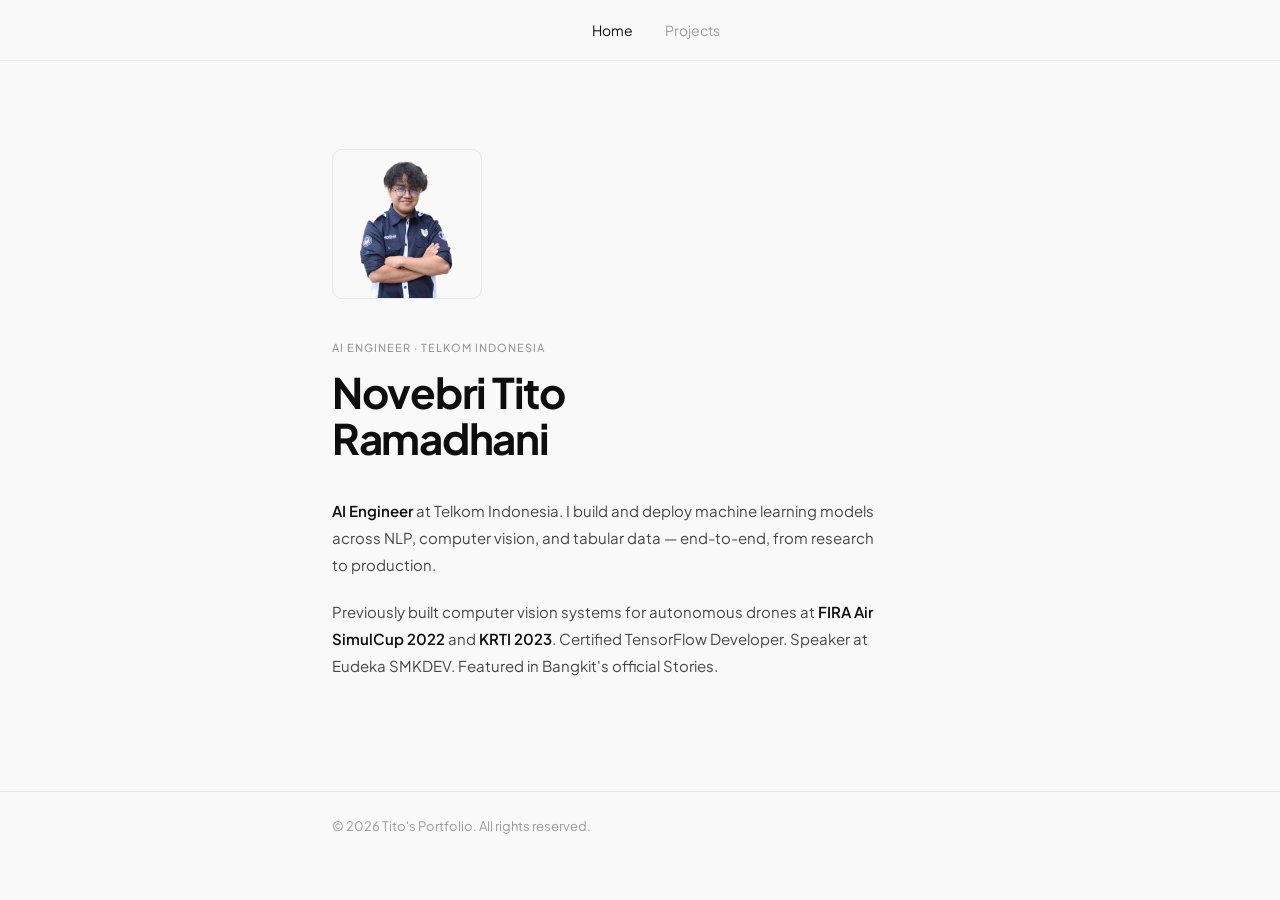
==== index.html @ 44e1da4a "first commit" ====
<!DOCTYPE html>
<html lang="en">
<head>
    <meta charset="UTF-8">
    <meta http-equiv="X-UA-Compatible" content="IE=edge">
    <meta name="viewport" content="width=device-width, initial-scale=1.0">
    <meta name="description" content="Novebri Tito Ramadhani — AI Engineer">
    <link rel="shortcut icon" href="/favicon.ico">
    <link rel="stylesheet" href="assets/css/style.css">
    <title>Tito's Portfolio</title>
</head>
<body>
    <header class="navbar">
        <div class="navbar-inner">
            <a href="index.html" class="nav-brand"></a>
            <nav>
                <ul class="nav-links">
                    <li><a href="index.html" class="nav-link active">Home</a></li>
                    <li><a href="projects.html" class="nav-link">Projects</a></li>
                </ul>
            </nav>
        </div>
    </header>

    <main class="hero">
        <div class="hero-avatar">
            <img src="assets/img/profile_picture.png" alt="Novebri Tito Ramadhani">
        </div>

        <p class="hero-role">AI Engineer &middot; Telkom Indonesia</p>
        <h1 class="hero-name">Novebri Tito<br>Ramadhani</h1>

        <p class="hero-bio">
            <strong>AI Engineer</strong> at Telkom Indonesia. I build and deploy machine learning models
            across NLP, computer vision, and tabular data — end-to-end, from research to production.
        </p>

        <p class="hero-bio">
            Previously built computer vision systems for autonomous drones at <strong>FIRA Air SimulCup 2022</strong>
            and <strong>KRTI 2023</strong>. Certified TensorFlow Developer. Speaker at Eudeka SMKDEV.
            Featured in Bangkit's official Stories.
        </p>
    </main>

    <footer class="footer">
        <div class="footer-inner">
            <p>&copy; 2026 Tito's Portfolio. All rights reserved.</p>
        </div>
    </footer>
</body>
</html>
---- assets/css/style.css ----
/* =========================================
   Plus Jakarta Sans — Minimalist Portfolio
   ========================================= */

@import url('https://fonts.googleapis.com/css2?family=Plus+Jakarta+Sans:wght@300;400;500;600;700&display=swap');

/* Reset */
*, *::before, *::after {
    box-sizing: border-box;
    margin: 0;
    padding: 0;
}

/* Design Tokens */
:root {
    --bg:              #F9F9F9;
    --surface:         #FFFFFF;
    --text-primary:    #0D0D0D;
    --text-secondary:  #474747;
    --text-muted:      #9B9B9B;
    --border:          #E8E8E8;
    --max-w:           680px;
    --nav-h:           60px;
}

/* Base */
html {
    scroll-behavior: smooth;
}

body {
    font-family: 'Plus Jakarta Sans', sans-serif;
    background: var(--bg);
    color: var(--text-primary);
    line-height: 1.6;
    min-height: 100vh;
    -webkit-font-smoothing: antialiased;
}

/* =========================================
   Navigation
   ========================================= */

.navbar {
    position: sticky;
    top: 0;
    background: rgba(249, 249, 249, 0.88);
    backdrop-filter: blur(12px);
    -webkit-backdrop-filter: blur(12px);
    border-bottom: 1px solid var(--border);
    z-index: 100;
}

.navbar-inner {
    max-width: var(--max-w);
    margin: 0 auto;
    padding: 0 2rem;
    height: var(--nav-h);
    display: flex;
    align-items: center;
    justify-content: center;
    gap: 2rem;
}

.nav-brand {
    font-size: 0.875rem;
    font-weight: 600;
    color: var(--text-primary);
    text-decoration: none;
    letter-spacing: -0.01em;
}

.nav-links {
    display: flex;
    gap: 2rem;
    list-style: none;
}

.nav-link {
    font-size: 0.875rem;
    font-weight: 400;
    color: var(--text-muted);
    text-decoration: none;
    transition: color 0.15s ease;
}

.nav-link:hover,
.nav-link.active {
    color: var(--text-primary);
}

/* =========================================
   Home — Hero
   ========================================= */

.hero {
    max-width: var(--max-w);
    margin: 0 auto;
    padding: 5.5rem 2rem 7rem;
}

.hero-avatar {
    width: 150px;
    height: 150px;
    border-radius: 10px;
    overflow: hidden;
    border: 1px solid var(--border);
    margin-bottom: 2.5rem;
}

.hero-avatar img {
    width: 100%;
    height: 100%;
    object-fit: cover;
}

.hero-role {
    font-size: 0.6875rem;
    font-weight: 500;
    letter-spacing: 0.09em;
    text-transform: uppercase;
    color: var(--text-muted);
    margin-bottom: 0.75rem;
}

.hero-name {
    font-size: 2.625rem;
    font-weight: 700;
    letter-spacing: -0.03em;
    line-height: 1.1;
    color: var(--text-primary);
    margin-bottom: 2.25rem;
}

.hero-bio {
    font-size: 0.9375rem;
    color: var(--text-secondary);
    line-height: 1.8;
    max-width: 560px;
}

.hero-bio + .hero-bio {
    margin-top: 1.25rem;
}

.hero-bio strong {
    color: var(--text-primary);
    font-weight: 600;
}

/* =========================================
   Projects Page
   ========================================= */

.projects {
    max-width: var(--max-w);
    margin: 0 auto;
    padding: 5.5rem 2rem 7rem;
}

.page-eyebrow {
    font-size: 0.6875rem;
    font-weight: 500;
    letter-spacing: 0.09em;
    text-transform: uppercase;
    color: var(--text-muted);
    margin-bottom: 0.75rem;
}

.page-title {
    font-size: 2.625rem;
    font-weight: 700;
    letter-spacing: -0.03em;
    line-height: 1.1;
    color: var(--text-primary);
    margin-bottom: 1.25rem;
}

.page-subtitle {
    font-size: 0.9375rem;
    color: var(--text-secondary);
    line-height: 1.7;
    max-width: 480px;
    margin-bottom: 4.5rem;
}

/* Project List */
.project-list {
    list-style: none;
}

.project-item {
    padding: 2.5rem 0;
    border-top: 1px solid var(--border);
}

.project-item:last-child {
    border-bottom: 1px solid var(--border);
}

.project-num {
    font-size: 0.6875rem;
    font-weight: 500;
    letter-spacing: 0.07em;
    color: var(--text-muted);
    margin-bottom: 0.5rem;
    font-variant-numeric: tabular-nums;
}

.project-title {
    font-size: 1.25rem;
    font-weight: 600;
    letter-spacing: -0.02em;
    color: var(--text-primary);
    line-height: 1.3;
    margin-bottom: 0.625rem;
}

.project-link {
    color: inherit;
    text-decoration: none;
    border-bottom: 1px solid var(--border);
    transition: border-color 0.15s ease;
}

.project-link:hover {
    border-bottom-color: var(--text-primary);
}

.project-description {
    font-size: 0.9375rem;
    color: var(--text-secondary);
    line-height: 1.7;
    max-width: 520px;
    margin-bottom: 1.125rem;
}

.project-tags {
    display: flex;
    flex-wrap: wrap;
    gap: 0.4rem;
}

.tag {
    font-size: 0.6875rem;
    font-weight: 500;
    letter-spacing: 0.04em;
    text-transform: uppercase;
    color: var(--text-muted);
    padding: 0.2rem 0.55rem;
    border: 1px solid var(--border);
    border-radius: 4px;
    background: var(--surface);
}

/* =========================================
   Footer
   ========================================= */

.footer {
    border-top: 1px solid var(--border);
    background: var(--bg);
}

.footer-inner {
    max-width: var(--max-w);
    margin: 0 auto;
    padding: 1.5rem 2rem;
}

.footer-inner p {
    font-size: 0.8125rem;
    color: var(--text-muted);
}

/* =========================================
   Responsive
   ========================================= */

/* Tablet - Large Mobile (641px - 1024px) */
@media (max-width: 1024px) {
    :root {
        --max-w: 600px;
        --nav-h: 56px;
    }

    .hero-name,
    .page-title {
        font-size: 2.25rem;
    }

    .hero,
    .projects {
        padding: 4.5rem 1.75rem 6rem;
    }

    .navbar-inner {
        padding: 0 1.75rem;
        gap: 1.5rem;
    }

    .nav-links {
        gap: 1.5rem;
    }

    .hero-avatar {
        width: 120px;
        height: 120px;
    }
}

/* Mobile (640px and below) */
@media (max-width: 640px) {
    :root {
        --max-w: 100%;
        --nav-h: 56px;
    }

    .hero-name,
    .page-title {
        font-size: 1.75rem;
    }

    .page-subtitle {
        font-size: 0.875rem;
    }

    .hero,
    .projects {
        padding: 3.5rem 1rem 5rem;
    }

    .navbar-inner {
        padding: 0 1rem;
        gap: 1rem;
        flex-wrap: wrap;
        justify-content: center;
        height: auto;
        min-height: var(--nav-h);
    }

    .nav-brand {
        flex-basis: 100%;
        text-align: center;
        margin-bottom: 0.5rem;
    }

    .nav-links {
        gap: 1.25rem;
    }

    .nav-link {
        font-size: 0.8125rem;
    }

    .hero-avatar {
        width: 100px;
        height: 100px;
        margin-bottom: 2rem;
    }

    .hero-role {
        font-size: 0.625rem;
        margin-bottom: 0.5rem;
    }

    .hero-bio {
        font-size: 0.875rem;
        line-height: 1.6;
    }

    .hero-bio + .hero-bio {
        margin-top: 1rem;
    }

    .page-eyebrow {
        font-size: 0.625rem;
    }

    .project-item {
        padding: 1.75rem 0;
    }

    .project-title {
        font-size: 1.125rem;
    }

    .project-description {
        font-size: 0.875rem;
        max-width: 100%;
    }

    .tag {
        font-size: 0.625rem;
        padding: 0.15rem 0.45rem;
    }

    .footer-inner {
        padding: 1rem 1rem;
    }

    .footer-inner p {
        font-size: 0.75rem;
    }
}

/* Small Mobile (480px and below) */
@media (max-width: 480px) {
    :root {
        --max-w: 100%;
    }

    .hero-name,
    .page-title {
        font-size: 1.5rem;
        margin-bottom: 1.75rem;
    }

    .hero,
    .projects {
        padding: 3rem 0.75rem 4rem;
    }

    .navbar-inner {
        padding: 0 0.75rem;
    }

    .navbar {
        position: relative;
    }

    .hero-avatar {
        width: 80px;
        height: 80px;
        margin-bottom: 1.75rem;
    }

    .nav-links {
        gap: 1rem;
    }

    .nav-link {
        font-size: 0.75rem;
    }

    .project-item {
        padding: 1.5rem 0;
    }

    .project-num {
        font-size: 0.625rem;
    }

    .project-title {
        font-size: 1rem;
        margin-bottom: 0.5rem;
    }
}
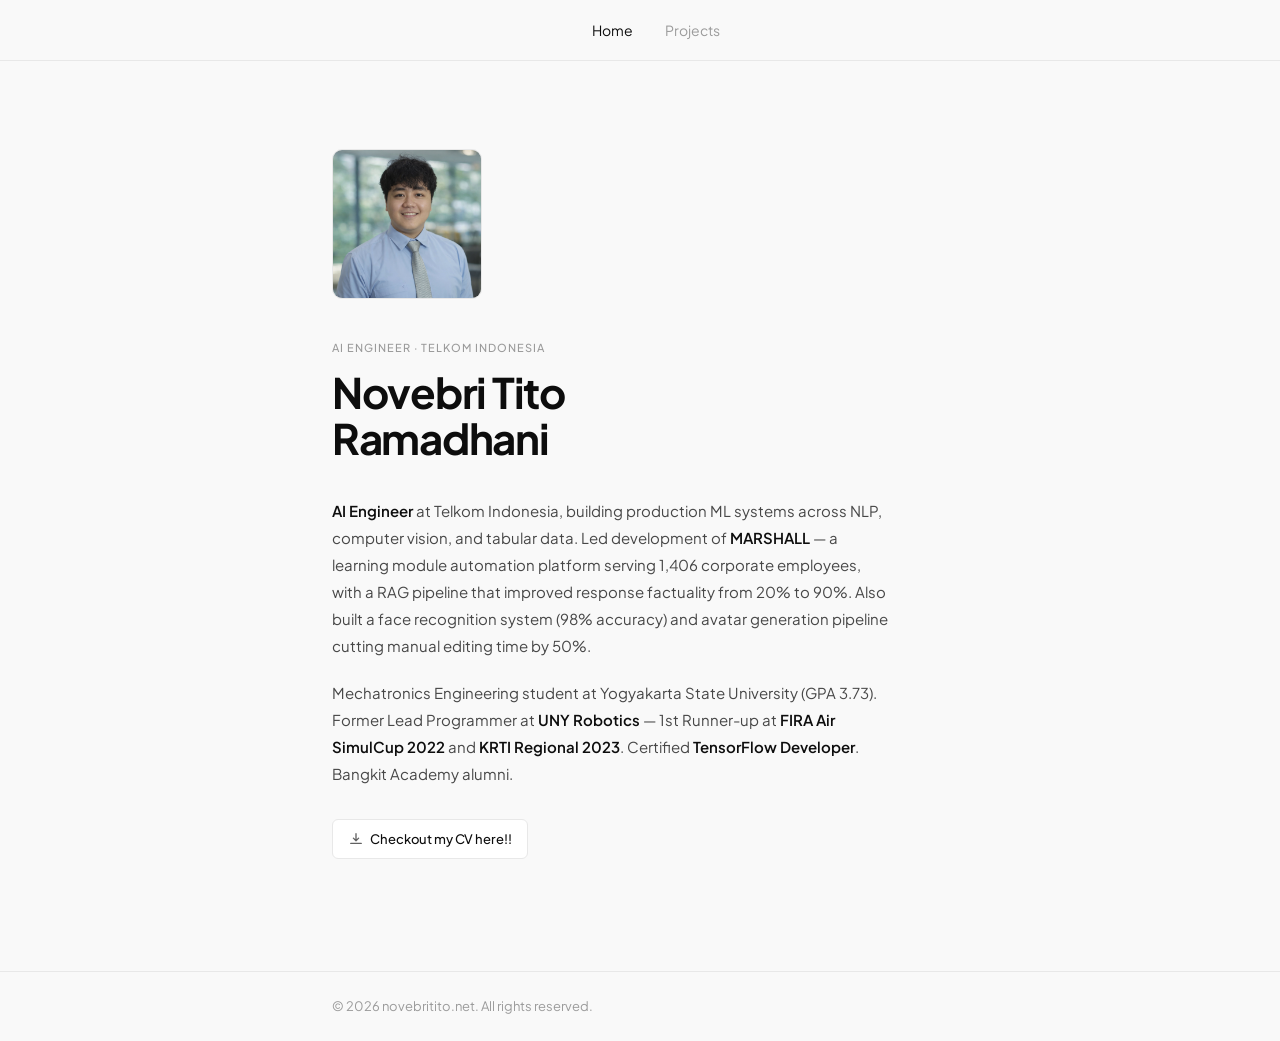
==== commit 8cc1952c: "update Co-authored-by: Copilot <copilot@github.com>" ====
--- a/index.html
+++ b/index.html
@@ -5,9 +5,11 @@
     <meta http-equiv="X-UA-Compatible" content="IE=edge">
     <meta name="viewport" content="width=device-width, initial-scale=1.0">
     <meta name="description" content="Novebri Tito Ramadhani — AI Engineer">
-    <link rel="shortcut icon" href="/favicon.ico">
+    <link rel="icon" type="image/x-icon" href="favicon.ico">
+    <link rel="icon" type="image/png" sizes="32x32" href="favicon.ico">
+    <link rel="apple-touch-icon" href="favicon.ico">
     <link rel="stylesheet" href="assets/css/style.css">
-    <title>Tito's Portfolio</title>
+    <title>novebritito.net</title>
 </head>
 <body>
     <header class="navbar">
@@ -31,20 +33,31 @@
         <h1 class="hero-name">Novebri Tito<br>Ramadhani</h1>
 
         <p class="hero-bio">
-            <strong>AI Engineer</strong> at Telkom Indonesia. I build and deploy machine learning models
-            across NLP, computer vision, and tabular data — end-to-end, from research to production.
+            <strong>AI Engineer</strong> at Telkom Indonesia, building production ML systems across NLP,
+            computer vision, and tabular data. Led development of <strong>MARSHALL</strong> — a learning
+            module automation platform serving 1,406 corporate employees, with a RAG pipeline that improved
+            response factuality from 20% to 90%. Also built a face recognition system (98% accuracy) and
+            avatar generation pipeline cutting manual editing time by 50%.
         </p>
 
         <p class="hero-bio">
-            Previously built computer vision systems for autonomous drones at <strong>FIRA Air SimulCup 2022</strong>
-            and <strong>KRTI 2023</strong>. Certified TensorFlow Developer. Speaker at Eudeka SMKDEV.
-            Featured in Bangkit's official Stories.
+            Mechatronics Engineering student at Yogyakarta State University (GPA 3.73). Former Lead Programmer
+            at <strong>UNY Robotics</strong> — 1st Runner-up at <strong>FIRA Air SimulCup 2022</strong> and
+            <strong>KRTI Regional 2023</strong>. Certified <strong>TensorFlow Developer</strong>.
+            Bangkit Academy alumni.
         </p>
+
+        <a href="assets\cv\CV_Novebri TIto Ramadhani.pdf" download class="cv-download">
+            <svg xmlns="http://www.w3.org/2000/svg" viewBox="0 0 16 16" fill="none" stroke="currentColor" stroke-width="1.5" stroke-linecap="round" stroke-linejoin="round" aria-hidden="true">
+                <path d="M8 2v8M5 7l3 3 3-3M2 13h12"/>
+            </svg>
+            Checkout my CV here!!
+        </a>
     </main>
 
     <footer class="footer">
         <div class="footer-inner">
-            <p>&copy; 2026 Tito's Portfolio. All rights reserved.</p>
+            <p>&copy; 2026 novebritito.net. All rights reserved.</p>
         </div>
     </footer>
 </body>
--- a/assets/css/style.css
+++ b/assets/css/style.css
@@ -148,6 +148,36 @@
     font-weight: 600;
 }
 
+.cv-download {
+    display: inline-flex;
+    align-items: center;
+    gap: 0.45rem;
+    margin-top: 2rem;
+    padding: 0.55rem 1rem;
+    font-family: inherit;
+    font-size: 0.8125rem;
+    font-weight: 500;
+    letter-spacing: -0.01em;
+    color: var(--text-primary);
+    background: var(--surface);
+    border: 1px solid var(--border);
+    border-radius: 6px;
+    text-decoration: none;
+    transition: border-color 0.15s ease, background 0.15s ease;
+}
+
+.cv-download:hover {
+    border-color: var(--text-primary);
+    background: var(--bg);
+}
+
+.cv-download svg {
+    width: 14px;
+    height: 14px;
+    flex-shrink: 0;
+    opacity: 0.65;
+}
+
 /* =========================================
    Projects Page
    ========================================= */
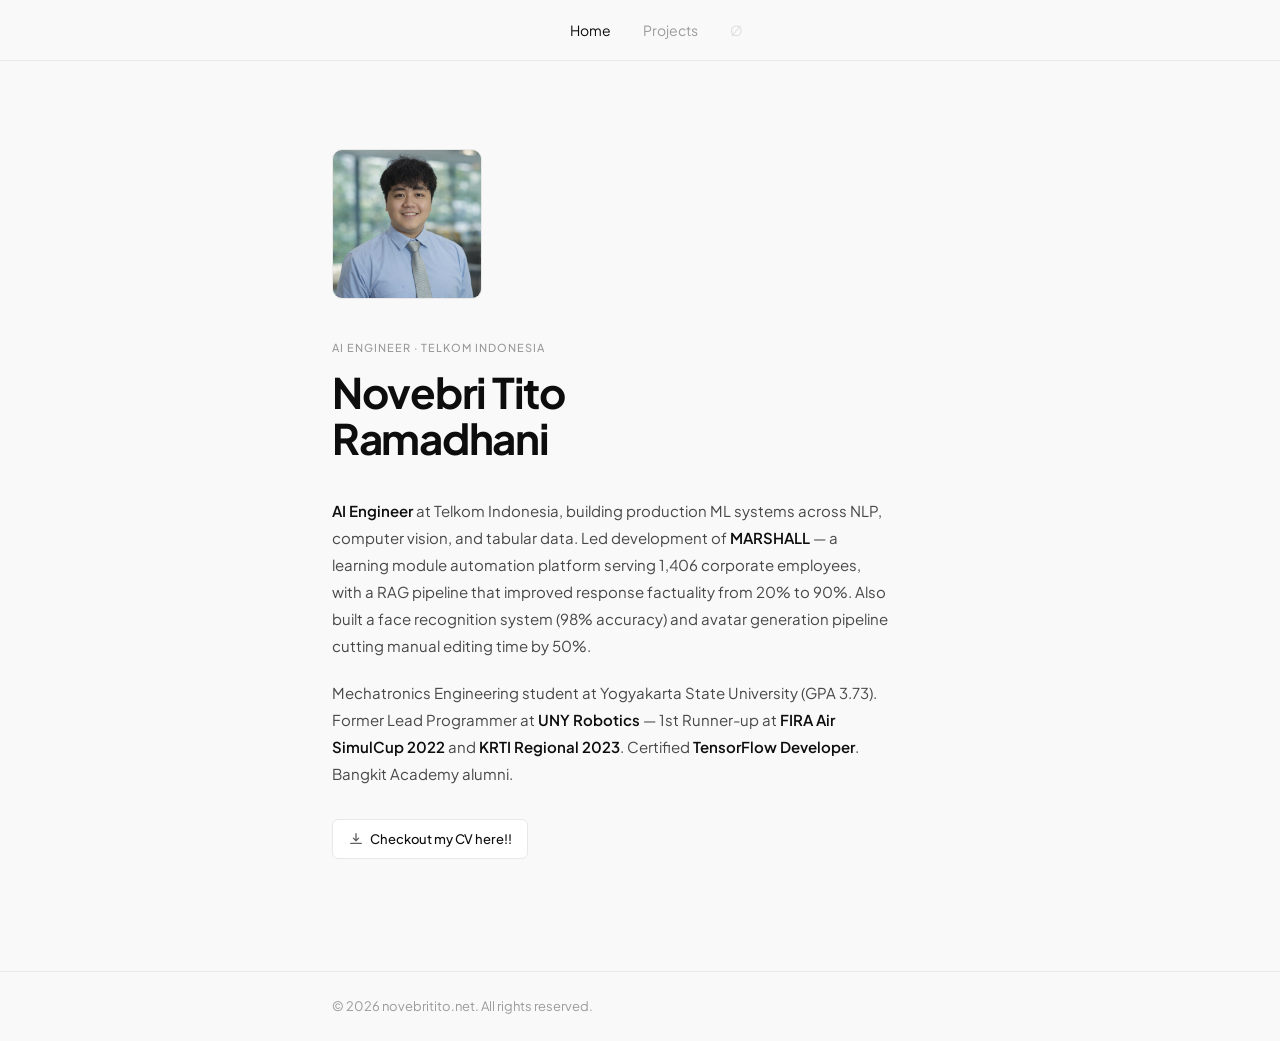
==== commit a1e4c330: "update" ====
--- a/index.html
+++ b/index.html
@@ -19,6 +19,7 @@
                 <ul class="nav-links">
                     <li><a href="index.html" class="nav-link active">Home</a></li>
                     <li><a href="projects.html" class="nav-link">Projects</a></li>
+                    <li><a href="void.html" class="nav-link nav-void">&#x2205;</a></li>
                 </ul>
             </nav>
         </div>
--- a/assets/css/style.css
+++ b/assets/css/style.css
@@ -487,3 +487,13 @@
     }
 }
 
+.nav-void {
+    opacity: 0.3;
+    transition: opacity 0.4s ease;
+}
+
+.nav-void:hover {
+    opacity: 0.7;
+    color: var(--text-muted);
+}
+
